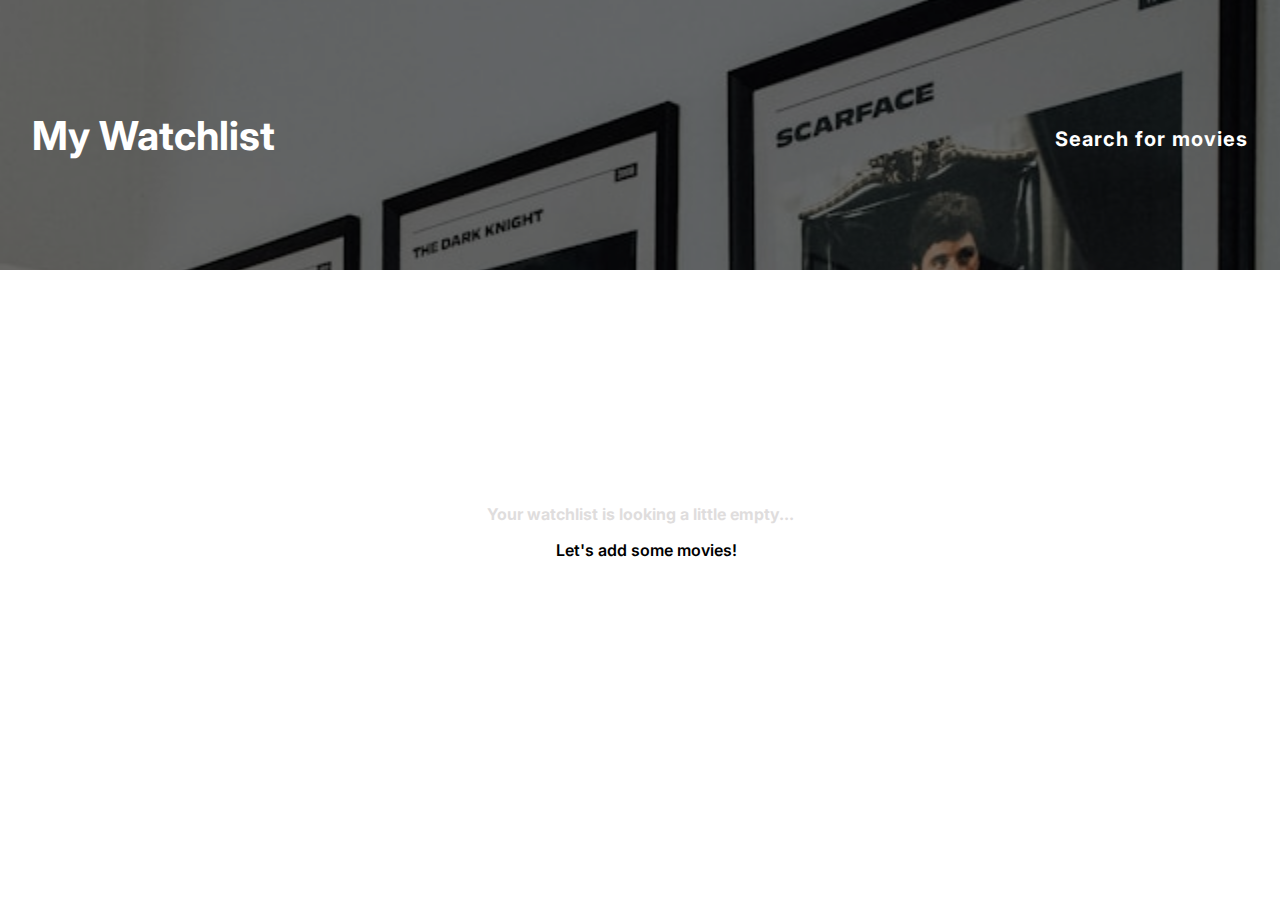
==== myWatchlist.html @ aab2d9e0 "Create myWatchlist.html, and provide styling." ====
<!DOCTYPE html>
<html lang="en">
<head>
    <meta charset="UTF-8">
    <meta name="viewport" content="width=device-width, initial-scale=1.0">
    <title>Movie Watchlist</title>
    <link rel="stylesheet" href="stylesWatchlist.css">
    <!--FONT AWESOME-->
    <link rel="stylesheet" href="https://cdnjs.cloudflare.com/ajax/libs/font-awesome/6.5.1/css/all.min.css" integrity="sha512-DTOQO9RWCH3ppGqcWaEA1BIZOC6xxalwEsw9c2QQeAIftl+Vegovlnee1c9QX4TctnWMn13TZye+giMm8e2LwA==" crossorigin="anonymous" referrerpolicy="no-referrer" />
    <!--FONT FAMILY-->
    <link rel="preconnect" href="https://fonts.googleapis.com">
    <link rel="preconnect" href="https://fonts.gstatic.com" crossorigin>
    <link href="https://fonts.googleapis.com/css2?family=Inter:wght@100..900&display=swap" rel="stylesheet">
</head>
<body>
    <header>
        <h1 class="header-title">My Watchlist</h1>
        <a class="header-anchor" href="index.html">Search for movies</a>
    </header>
    
    <main>

        <div class="empty-list-container">
            <p class="empty-message">Your watchlist is looking a little empty...</p>
            <div class="add-movies">
                <a class="add-anchor" href="index.html">
                    <i class="fa-solid fa-circle-plus"></i>
                </a>
                <p class="add-text">Let's add some movies!</p>
            </div>
        </div>

        <div class="movies-list-container">
            <div class="movie-container">
                <div class="img-movie-container">
                    <img class="img-movie" src="img/firstMovie.png">
                </div>
                <div class="inner-movie-container">
                    <div class="top-inner-movie">
                        <h1 class="title">Blade Runner</h1>
                        <p class="stars">⭐ 8.1</p>
                    </div>
                    <div class="center-inner-movie">
                        <p class="duration">117 min</p>
                        <p class="topics">Action, Drama, Sci-fi</p>
                        <div class="remove-watchlist">
                            <i class="fa-solid fa-circle-minus"></i>
                            <p class="remove-text">Remove</p>
                        </div>
                    </div>
                    <div class="bottom-inner-movie">
                        <p class="description">A blade runner must pursue and terminate four replicants 
                            who stole a ship in space, and have returned to Earth to find their creator.</p>
                    </div>
                </div>
            </div>
            <div class="movie-container">
                <div class="img-movie-container">
                    <img class="img-movie" src="img/firstMovie.png">
                </div>
                <div class="inner-movie-container">
                    <div class="top-inner-movie">
                        <h1 class="title">Blade Runner</h1>
                        <p class="stars">⭐ 8.1</p>
                    </div>
                    <div class="center-inner-movie">    
                        <p class="duration">117 min</p>
                        <p class="topics">Action, Drama, Sci-fi</p>
                        <div class="remove-watchlist">
                            <i class="fa-solid fa-circle-minus"></i>
                            <p class="remove-text">Remove</p>
                        </div>
                    </div>
                    <div class="bottom-inner-movie">
                        <p class="description">A blade runner must pursue and terminate four replicants 
                            who stole a ship in space, and have returned to Earth to find their creator.</p>
                    </div>
                </div>
            </div>
        </div>

    </main>
    
    <script src="index.js"></script>
</body>
</html>
---- stylesWatchlist.css ----
*, *::before, *::after {
    box-sizing: border-box;
}

body {
    margin: 0;
    font-family: "Inter", sans-serif;
}

header{
    display: flex;
    align-items: center;
    justify-content: space-between;
    padding: 0 2em;
    gap: 2em;
    position: relative;
    height: 30vh;
    color: white;
    background-image: url("img/header.jpg");
    background-size: cover;
    background-position: center 15%;
}

header::before {
    content: "";
    position: absolute;
    top: 0;
    bottom: 0;
    right: 0;
    left: 0;
    background-color: rgba(0, 0, 0, 0.5);
}

.header-title {
    z-index: 1;
    position: relative;
    font-size: 2.5rem;
    margin: 0;
}

.header-anchor {
    z-index: 1;
    position: relative;
    color: white;
    text-decoration: none;
    font-weight: bold;
    letter-spacing: 1px;
    font-size: 1.25rem;
    margin: 0.35em 0 0 0;
}

/*===================
EMPTY LIST CONTAINER
=====================*/
.empty-list-container {
    display: flex;
    min-height: 60vh;
    flex-direction: column;
    align-items: center;
    justify-content: center;
}

.empty-message {
    color: #DFDDDD;
    font-weight: bold;
    text-align: center;
    margin: 0;
}

.add-movies {
    margin: 1em;
    display: flex;
    align-items: center;
    gap: 0.75em;
}

.add-anchor:visited {
    color: black;
}

.add-text {
    font-weight: 600;
}

/*===================
AFTER SEARCH CONTAINER
=====================*/
.movies-list-container {
    margin: 3em;
    display: none;
    flex-direction: column;
}

.movie-container {
    display: flex;
    height: 30vh;
    min-height: 200px;
    width: 100%;
    padding: 1.25em 0;
    gap: 1.25em;
    border-bottom: 2px solid #E9E2E2;
}

.img-movie-container {
    flex: 1;
}

.img-movie {
    width: 100%;
    display: block;
    max-height: 100%;
    min-height: 100%;
}

.inner-movie-container {
    flex: 3;
    display: flex;
    flex-direction: column;
    gap: 1em;
    justify-content: center;
}

.title,
.stars,
.duration,
.topics,
.add-watchlist,
.fa-circle-plus,
.add-text,
.description {
    margin: 0;
}

.top-inner-movie {
    display: flex;
    gap: 0.85em;
    align-items: center;
}

.title {
    font-size: 1.25rem;
    letter-spacing: 1px;
}

.stars {
    font-size: 0.85rem;
}

.center-inner-movie {
    display: flex;
    align-items: center;
    justify-content: space-between;
    width: 80%;
    gap: 0.75em;
}

.duration,
.topics {
    color: #1A1919;
    font-weight: 500;
    font-size: 0.8rem;
}

.remove-watchlist {
    display: flex;
    gap: 0.35em;
    align-items: center;
}

.fa-circle-minus {
    font-size: 1.1rem;
    cursor: pointer;
}

.remove-text {
    font-size: 0.8rem;
    font-weight: 500;
}

.description {
    color: #707070;
    font-size: 0.9rem;
    line-height: 1.5;
}
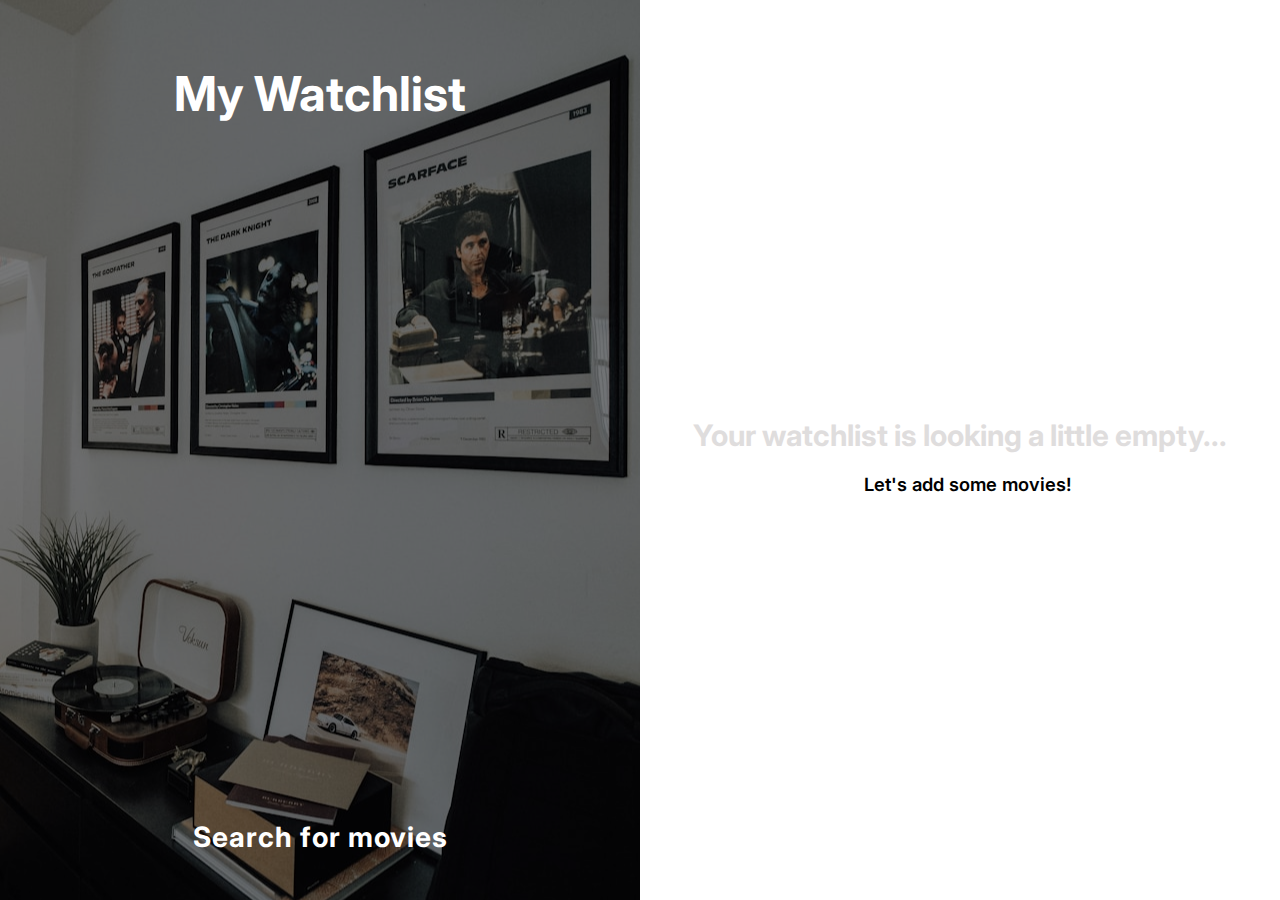
==== commit a0e29425: "Finish basic and stretch goals. Yet to be done order movies by number of votes on index.html" ====
--- a/myWatchlist.html
+++ b/myWatchlist.html
@@ -17,10 +17,8 @@
         <h1 class="header-title">My Watchlist</h1>
         <a class="header-anchor" href="index.html">Search for movies</a>
     </header>
-    
     <main>
-
-        <div class="empty-list-container">
+        <div class="empty-list-container" id="empty-list-container">
             <p class="empty-message">Your watchlist is looking a little empty...</p>
             <div class="add-movies">
                 <a class="add-anchor" href="index.html">
@@ -29,58 +27,9 @@
                 <p class="add-text">Let's add some movies!</p>
             </div>
         </div>
-
-        <div class="movies-list-container">
-            <div class="movie-container">
-                <div class="img-movie-container">
-                    <img class="img-movie" src="img/firstMovie.png">
-                </div>
-                <div class="inner-movie-container">
-                    <div class="top-inner-movie">
-                        <h1 class="title">Blade Runner</h1>
-                        <p class="stars">⭐ 8.1</p>
-                    </div>
-                    <div class="center-inner-movie">
-                        <p class="duration">117 min</p>
-                        <p class="topics">Action, Drama, Sci-fi</p>
-                        <div class="remove-watchlist">
-                            <i class="fa-solid fa-circle-minus"></i>
-                            <p class="remove-text">Remove</p>
-                        </div>
-                    </div>
-                    <div class="bottom-inner-movie">
-                        <p class="description">A blade runner must pursue and terminate four replicants 
-                            who stole a ship in space, and have returned to Earth to find their creator.</p>
-                    </div>
-                </div>
-            </div>
-            <div class="movie-container">
-                <div class="img-movie-container">
-                    <img class="img-movie" src="img/firstMovie.png">
-                </div>
-                <div class="inner-movie-container">
-                    <div class="top-inner-movie">
-                        <h1 class="title">Blade Runner</h1>
-                        <p class="stars">⭐ 8.1</p>
-                    </div>
-                    <div class="center-inner-movie">    
-                        <p class="duration">117 min</p>
-                        <p class="topics">Action, Drama, Sci-fi</p>
-                        <div class="remove-watchlist">
-                            <i class="fa-solid fa-circle-minus"></i>
-                            <p class="remove-text">Remove</p>
-                        </div>
-                    </div>
-                    <div class="bottom-inner-movie">
-                        <p class="description">A blade runner must pursue and terminate four replicants 
-                            who stole a ship in space, and have returned to Earth to find their creator.</p>
-                    </div>
-                </div>
-            </div>
-        </div>
-
+        <div class="movies-list-container" id="movies-list-container"></div>
     </main>
     
-    <script src="index.js"></script>
+    <script src="myWatchlist.js"></script>
 </body>
 </html>--- a/stylesWatchlist.css
+++ b/stylesWatchlist.css
@@ -5,6 +5,7 @@
 body {
     margin: 0;
     font-family: "Inter", sans-serif;
+    height: 100%;
 }
 
 header{
@@ -53,8 +54,8 @@
 EMPTY LIST CONTAINER
 =====================*/
 .empty-list-container {
-    display: flex;
     min-height: 60vh;
+    display: flex;
     flex-direction: column;
     align-items: center;
     justify-content: center;
@@ -83,7 +84,7 @@
 }
 
 /*===================
-AFTER SEARCH CONTAINER
+MOVIES LIST CONTAINER
 =====================*/
 .movies-list-container {
     margin: 3em;
@@ -110,6 +111,7 @@
     display: block;
     max-height: 100%;
     min-height: 100%;
+    max-width: 115px;
 }
 
 .inner-movie-container {
@@ -117,7 +119,7 @@
     display: flex;
     flex-direction: column;
     gap: 1em;
-    justify-content: center;
+    justify-content: space-evenly;
 }
 
 .title,
@@ -181,7 +183,145 @@
     color: #707070;
     font-size: 0.9rem;
     line-height: 1.5;
-}
-
-
-
+    min-height: 75px;
+    max-height: 15vh;
+}
+
+@media (min-width: 780px) {
+    body {
+        display: flex;
+        min-height: 500px;
+    }
+
+    header {
+        flex: 1;
+        flex-direction: column;
+        padding: 4em 2em;
+        min-height: 100vh;
+        max-width: 50%;
+        height: initial;
+    }
+    .header-title {
+        white-space: nowrap;
+        font-size: 3rem;
+    }
+    .header-anchor {
+        font-size: 1.75rem;
+        position: absolute;
+        top: 90vh;
+    }
+
+    main {
+        flex: 1;
+        max-width: 50%;
+        max-width:600px;
+        margin: 0 auto;
+    }
+
+    /*===================
+    EMPTY LIST CONTAINER
+    =====================*/
+    .empty-list-container {
+    min-height: 100vh;
+    flex-direction: column;
+    justify-content: center;
+    align-items: center;
+    padding: 2em 0 0 0;
+    }
+    .empty-message {
+        font-size: 1.85rem;
+    }
+    .add-movies {
+        margin: 1.25em;
+        gap: 1em;
+    }
+
+    .fa-circle-plus {
+        font-size: 1.25rem;
+    }
+    
+    .add-text {
+        font-size: 1.15rem;
+    }
+
+
+    /*===================
+    MOVIES LIST CONTAINER
+    =====================*/
+    .movies-list-container {
+        margin: 1em 1.5em;
+    }
+    .movie-container {
+        height: initial;
+        min-height: 175px;
+    }
+    
+    .title {
+        font-size: 1.35rem;
+    }
+    
+    .stars {
+        font-size: 0.7rem;
+    }
+    
+    .center-inner-movie {
+        width: 90%;
+    }
+    
+    .duration, 
+    .topics {
+        font-size: 0.7rem;
+    }
+        
+    .remove-watchlist {
+        gap: 0.3em;
+    }
+    
+    .fa-circle-minus {
+        font-size: 0.9rem;
+    }
+    .remove-text {
+        font-size: 0.7rem;
+    }
+    
+    .description {
+        font-size: 0.75rem; 
+    }
+}
+
+@media (min-width: 1200px) {
+    
+    .title {
+        font-size: 1.5rem;
+    }
+    
+    .stars {
+        font-size: 0.9rem;
+    }
+    
+    .center-inner-movie {
+        width: 90%;
+    }
+    
+    .duration, 
+    .topics {
+        font-size: 0.9rem;
+    }
+    
+    .remove-watchlist {
+        gap: 0.4em;
+    }
+    
+    .fa-circle-minus {
+        font-size: 1rem;
+    }
+    
+    .remove-text {
+        font-size: 0.9rem;
+    }
+    
+    .description {
+        font-size: 0.9rem; 
+    }
+}
+
